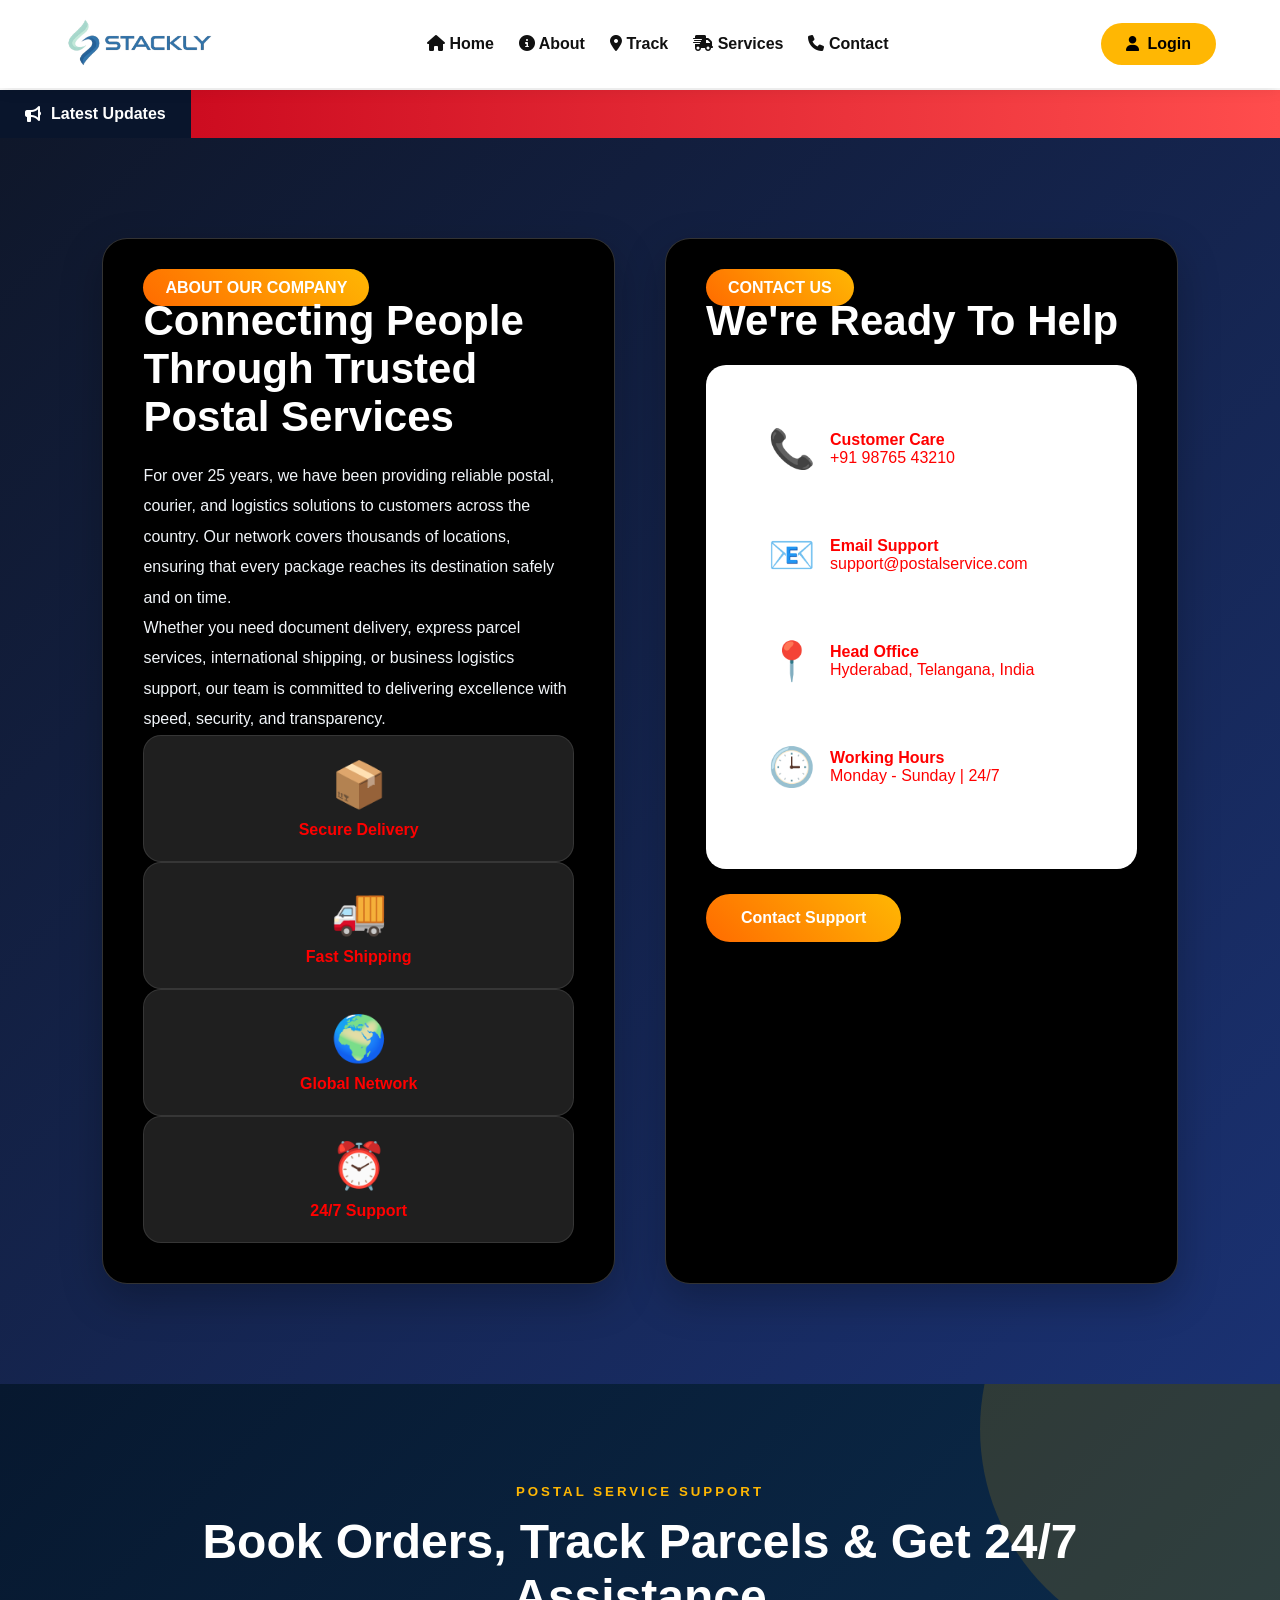
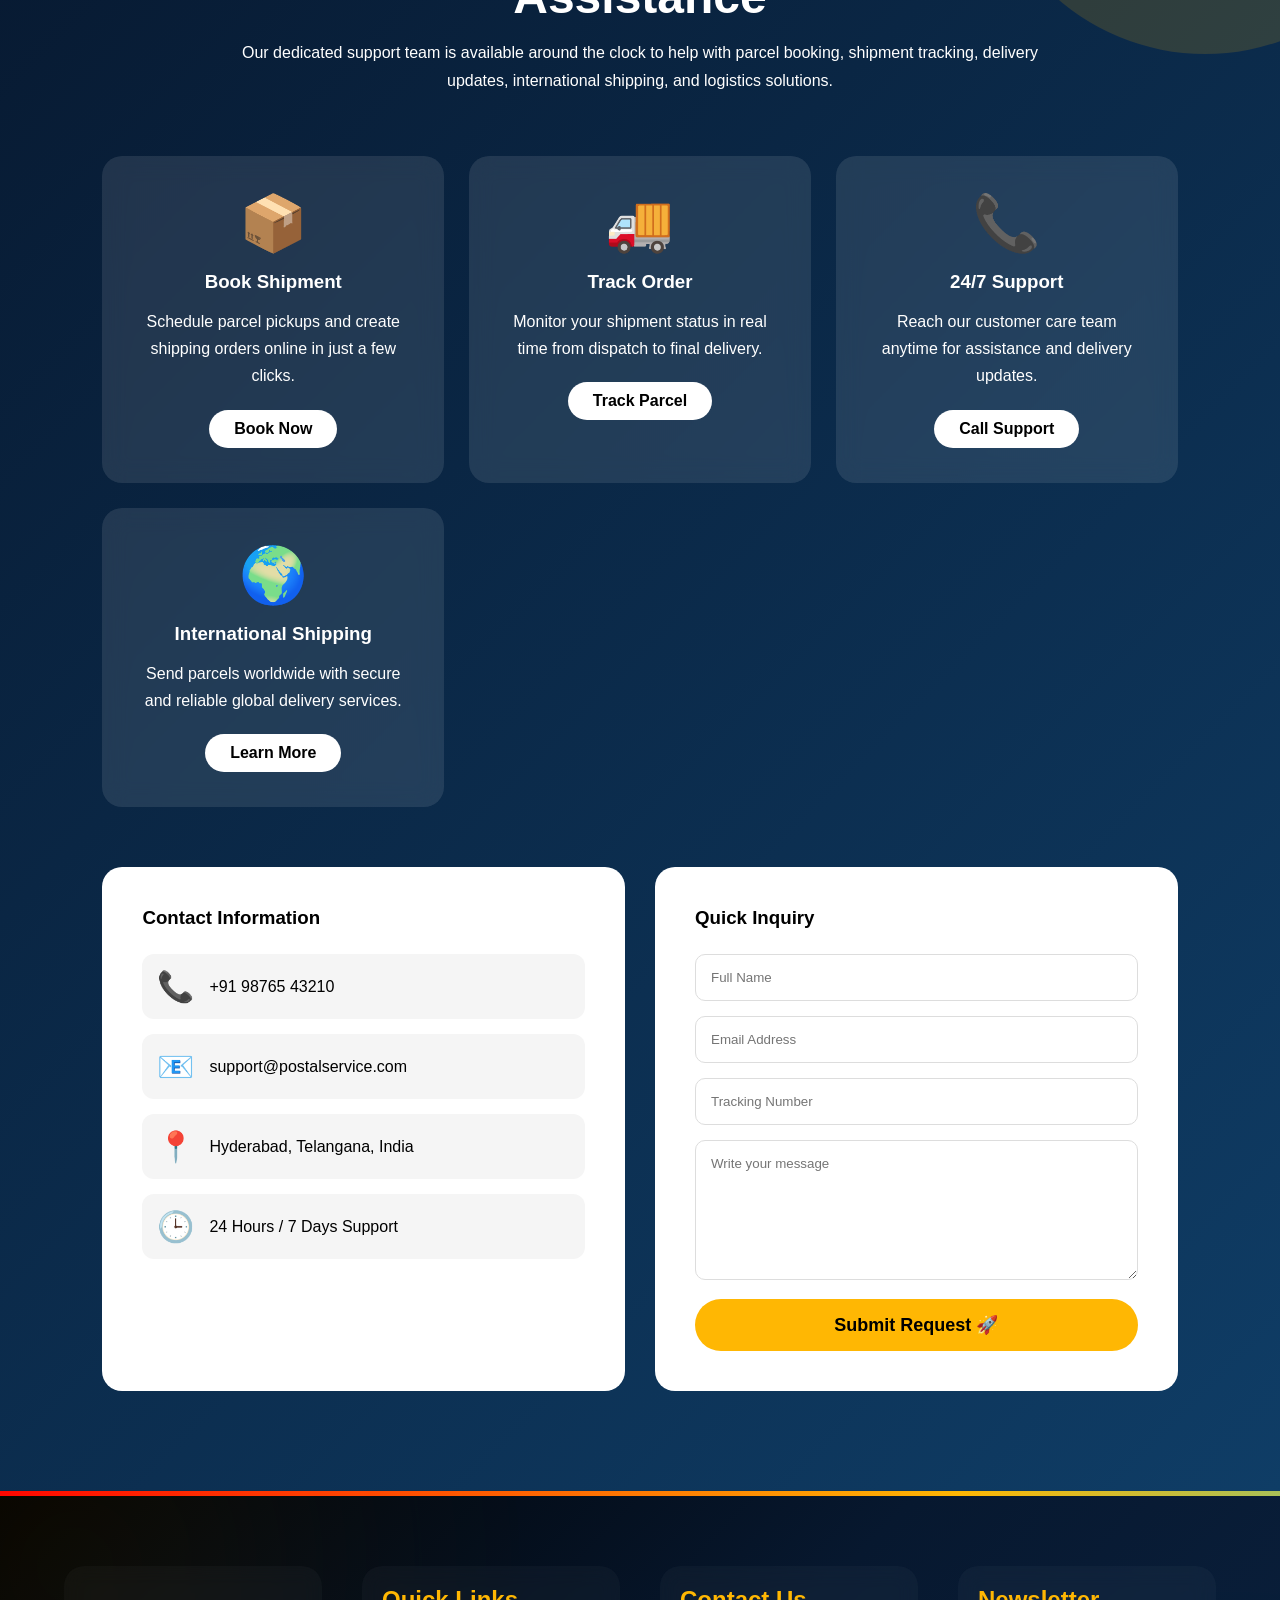
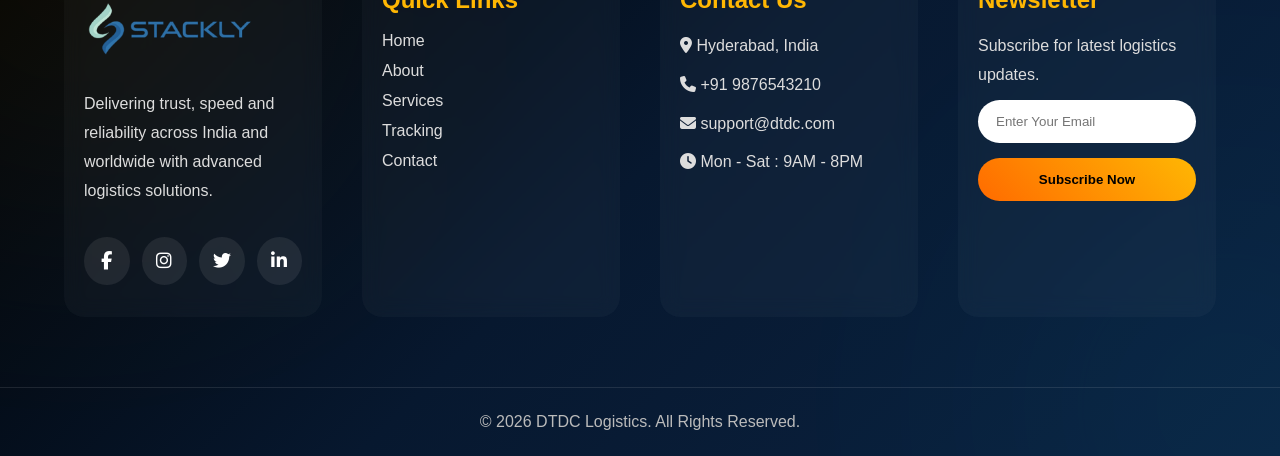
==== contact.html @ 47dd4519 "Add files via upload" ====
<!DOCTYPE html>
<html lang="en">
<head>
<meta charset="UTF-8">
<meta name="viewport" content="width=device-width, initial-scale=1.0">
<title>DTDC Logistics</title>

<link rel="stylesheet" href="contact.css">

<link rel="stylesheet"
href="https://cdnjs.cloudflare.com/ajax/libs/font-awesome/6.5.1/css/all.min.css">
</head>
<body>
  
    <section class="news-ticker">
    <div class="ticker-title">
        <i class="fas fa-bullhorn"></i> Latest Updates
    </div>

    <div class="ticker-wrapper">
        <div class="ticker-content">
            🚚 Express Delivery Across India |
            📦 Real-Time Shipment Tracking Available |
            🌍 International Courier Services to 220+ Countries |
            ⚡ Same-Day Delivery in Selected Cities |
            📞 Customer Support Available 24/7 |
            🎉 Special Discounts for Business Accounts |
        </div>
    </div>
</section>


<!-- Header -->

<header>
    
    <!-- Logo -->
 <div class="logo">
    <a href="index.html">
        <img src="imagelogo.webp" alt="DTDC Logo">
    </a>
</div>

    <!-- Mobile Menu Toggle -->
    <div class="menu-toggle" id="menuToggle">
        <i class="fas fa-bars"></i>
    </div>

    <!-- Navigation -->
    <nav id="navMenu">

        <a href="index.html">
            <i class="fas fa-house"></i> Home
        </a>

        <a href="about.html">
            <i class="fas fa-circle-info"></i> About
        </a>

        <a href="track.html">
            <i class="fas fa-location-dot"></i> Track
        </a>

        <a href="services.html">
            <i class="fas fa-truck-fast"></i> Services
        </a>

        <a href="contact.html">
            <i class="fas fa-phone"></i> Contact
        </a>

        <!-- Mobile Buttons -->
        <div class="mobile-buttons">
<a href="login.html">
    <button class="login-btn">
        <i class="fas fa-user"></i> Login
    </button>
</a>
        </div>

    </nav>

    <!-- Desktop Buttons -->
    <div class="header-btns">

      <a href="login.html">
    <button class="login-btn">
        <i class="fas fa-user"></i> Login
    </button>
</a>
       
    </div>

</header>
<section class="about-contact">

    <div class="about-box">

        <span class="tag">ABOUT OUR COMPANY</span>

        <h2>Connecting People Through Trusted Postal Services</h2>

        <p>
            For over 25 years, we have been providing reliable postal,
            courier, and logistics solutions to customers across the country.
            Our network covers thousands of locations, ensuring that every
            package reaches its destination safely and on time.
        </p>

        <p>
            Whether you need document delivery, express parcel services,
            international shipping, or business logistics support, our team
            is committed to delivering excellence with speed, security,
            and transparency.
        </p>

        <div class="about-features">

            <div class="feature">
                <span>📦</span>
                <h4>Secure Delivery</h4>
            </div>

            <div class="feature">
                <span>🚚</span>
                <h4>Fast Shipping</h4>
            </div>

            <div class="feature">
                <span>🌍</span>
                <h4>Global Network</h4>
            </div>

            <div class="feature">
                <span>⏰</span>
                <h4>24/7 Support</h4>
            </div>

        </div>

    </div>

    <div class="contact-box">

        <span class="tag">CONTACT US</span>

        <h2>We're Ready To Help</h2>

        <div class="contact-info">

            <div class="info-card">
                <span>📞</span>
                <div>
                    <h4>Customer Care</h4>
                    <p>+91 98765 43210</p>
                </div>
            </div>

            <div class="info-card">
                <span>📧</span>
                <div>
                    <h4>Email Support</h4>
                    <p>support@postalservice.com</p>
                </div>
            </div>

            <div class="info-card">
                <span>📍</span>
                <div>
                    <h4>Head Office</h4>
                    <p>Hyderabad, Telangana, India</p>
                </div>
            </div>

            <div class="info-card">
                <span>🕒</span>
                <div>
                    <h4>Working Hours</h4>
                    <p>Monday - Sunday | 24/7</p>
                </div>
            </div>

        </div>

        <a href="contact.html" class="contact-btn">Contact Support</a>

    </div>

</section>


<section class="support-section">

    <div class="support-header">
        <h5>POSTAL SERVICE SUPPORT</h5>
        <h2>Book Orders, Track Parcels & Get 24/7 Assistance</h2>
        <p>
            Our dedicated support team is available around the clock to help
            with parcel booking, shipment tracking, delivery updates,
            international shipping, and logistics solutions.
        </p>
    </div>

    <div class="support-grid">

        <div class="support-card">
            <div class="icon">📦</div>
            <h3>Book Shipment</h3>
            <p>
                Schedule parcel pickups and create shipping orders online
                in just a few clicks.
            </p>
            <a href="404.html">Book Now</a>
        </div>

        <div class="support-card">
            <div class="icon">🚚</div>
            <h3>Track Order</h3>
            <p>
                Monitor your shipment status in real time from dispatch
                to final delivery.
            </p>
            <a href="track.html">Track Parcel</a>
        </div>

        <div class="support-card">
            <div class="icon">📞</div>
            <h3>24/7 Support</h3>
            <p>
                Reach our customer care team anytime for assistance and
                delivery updates.
            </p>
            <a href="contact.html">Call Support</a>
        </div>

        <div class="support-card">
            <div class="icon">🌍</div>
            <h3>International Shipping</h3>
            <p>
                Send parcels worldwide with secure and reliable global
                delivery services.
            </p>
            <a href="404.html">Learn More</a>
        </div>

    </div>

    <div class="contact-wrapper">

        <div class="contact-info">

            <h3>Contact Information</h3>

            <div class="info">
                <span>📞</span>
                <p>+91 98765 43210</p>
            </div>

            <div class="info">
                <span>📧</span>
                <p>support@postalservice.com</p>
            </div>

            <div class="info">
                <span>📍</span>
                <p>Hyderabad, Telangana, India</p>
            </div>

            <div class="info">
                <span>🕒</span>
                <p>24 Hours / 7 Days Support</p>
            </div>

        </div>

        <form class="contact-form">

            <h3>Quick Inquiry</h3>

            <input type="text" placeholder="Full Name">
            <input type="email" placeholder="Email Address">
            <input type="text" placeholder="Tracking Number">
            <textarea placeholder="Write your message"></textarea>

            <button type="submit">
                Submit Request 🚀
            </button>

        </form>

    </div>

</section>
<!-- Footer -->
<footer class="footer">

    <div class="footer-top-line"></div>

    <div class="footer-container">

        <!-- Company -->
        <div class="footer-box fade-up">

            <a href="index.html" class="footer-logo">
                <img src="imagelogo.webp" alt="DTDC Logistics Logo">
            </a>

            <p>
                Delivering trust, speed and reliability across India
                and worldwide with advanced logistics solutions.
            </p>

            <div class="social-icons">
                <a href="404.html"><i class="fa-brands fa-facebook-f"></i></a>
                <a href="404.html"><i class="fa-brands fa-instagram"></i></a>
                <a href="404.html"><i class="fa-brands fa-twitter"></i></a>
                <a href="404.html"><i class="fa-brands fa-linkedin-in"></i></a>
            </div>

        </div>

        <!-- Quick Links -->
        <div class="footer-box fade-up delay1">
            <h3>Quick Links</h3>
            <a href="index.html">Home</a>
            <a href="about.html">About</a>
            <a href="services.html">Services</a>
            <a href="track.html">Tracking</a>
            <a href="contact.html">Contact</a>
        </div>

        <!-- Contact -->
        <div class="footer-box fade-up delay2">
            <h3>Contact Us</h3>
            <p><i class="fas fa-map-marker-alt"></i> Hyderabad, India</p>
            <p><i class="fas fa-phone"></i> +91 9876543210</p>
            <p><i class="fas fa-envelope"></i> support@dtdc.com</p>
            <p><i class="fas fa-clock"></i> Mon - Sat : 9AM - 8PM</p>
        </div>

        <!-- Newsletter -->
        <div class="footer-box fade-up delay3">
            <h3>Newsletter</h3>
            <p>Subscribe for latest logistics updates.</p>

            <form class="subscribe-form">
                <input type="email" placeholder="Enter Your Email">
                <button type="submit">Subscribe Now</button>
            </form>
        </div>

    </div>

    <div class="footer-bottom">
        © 2026 DTDC Logistics. All Rights Reserved.
    </div>

</footer>
<script src="contact.js"></script>

</body>
</html>
---- contact.css ----
*{
    margin:0;
    padding:0;
    box-sizing:border-box;
    font-family:Arial,sans-serif;
}

.news-ticker{
    display:flex;
    align-items:center;
    background:linear-gradient(90deg,#c40018,#ff4d4d);
    color:#fff;
    overflow:hidden;
    box-shadow:0 5px 15px rgba(0,0,0,0.15);
}

.ticker-title{
    background:#09152c;
    padding:15px 25px;
    font-weight:700;
    white-space:nowrap;
    display:flex;
    align-items:center;
    gap:10px;
    z-index:2;
}

.ticker-wrapper{
    flex:1;
    overflow:hidden;
}

.ticker-content{
    display:inline-block;
    white-space:nowrap;
    padding-left:100%;
    font-size:16px;
    font-weight:600;
    animation:scrollNews 25s linear infinite;
}

.ticker-content:hover{
    animation-play-state:paused;
}

@keyframes scrollNews{
    0%{
        transform:translateX(0);
    }
    100%{
        transform:translateX(-100%);
    }
}
body{
    margin:0;
    padding-top:90px;
}

header{
    display:flex;
    justify-content:space-between;
    align-items:center;
    padding:15px 5%;
    background:#fff;

    position:fixed;
    top:0;
    left:0;
    width:100%;
    z-index:1000;

    box-shadow:0 2px 15px rgba(0,0,0,0.08);
}

.logo img{
    width:150px;
}

nav{
    display:flex;
    gap:25px;
    align-items:center;
}

nav a{
    text-decoration:none;
    color:#111;
    font-weight:600;
}

.header-btns{
    display:flex;
    gap:10px;
}

.login-btn{
    background: #ffb703;
    color: #000;
    border: none;
    padding: 12px 25px;
    border-radius: 30px;
    font-size: 16px;
    font-weight: 600;
    cursor: pointer;
    transition: all 0.3s ease;
    display: inline-flex;
    align-items: center;
    gap: 8px;
}

.login-btn:hover{
    background: #fb8500;
    transform: translateY(-3px);
    box-shadow: 0 8px 20px rgba(251,133,0,0.4);
}

.login-btn i{
    font-size: 15px;
}

/* Remove link underline */
a{
    text-decoration: none;
}

.menu-toggle{
    display:none;
    font-size:28px;
    cursor:pointer;
}

.mobile-buttons{
    display:none;
}

/* Mobile Responsive Menu */
@media (max-width:768px){

    .menu-toggle{
        display:block;
        font-size:28px;
        cursor:pointer;
        z-index:1001;
    }

    nav{
        position:absolute;
        top:100%;
        left:0;
        width:100%;
        height: 1050px;
        background:#fff;
        display:none;
        flex-direction:column;
        align-items:flex-start;
        padding:20px;
        box-shadow:0 5px 15px rgba(0,0,0,.1);
        z-index:1000;
    }

    nav.active{
        display:flex;
    }

    nav a{
        display:block;
        width:100%;
        top: 100%;
        padding:12px 0;
        color:#111;
        font-size:16px;
        font-weight:600;
        border-bottom:1px solid #eee;
        text-decoration:none;
    }

    nav a i{
        margin-right:10px;
        color:#e30613;
    }

    .header-btns{
        display:none;
    }

    .mobile-buttons{
        display:flex;
        flex-direction:column;
        width:100%;
        gap:10px;
        margin-top:15px;
    }
 
    .login-btn{
        display: flex;
        justify-content: center;
        align-items: center;
        margin: 15px auto;
        width: fit-content;
    }
}



.about-contact{
    padding:100px 8%;
    display:grid;
    grid-template-columns:1fr 1fr;
    gap:50px;

    background:linear-gradient(
        135deg,
        #0f172a,
        #1e3a8a,
        #2563eb,
        #06b6d4
    );

    background-size:400% 400%;
    animation:bgMove 10s ease infinite;
}

.about-box,
.contact-box{
    background:black;
    backdrop-filter:blur(20px);
    padding:40px;
    border-radius:25px;
    color:red;
    border:1px solid rgba(255,255,255,.2);
    box-shadow:0 15px 40px rgba(0,0,0,.25);
}

.tag{
    background:linear-gradient(
        45deg,
        #ff6b00,
        #ffb703
    );
    color:#fff;
    padding:10px 22px;
    border-radius:50px;
    font-weight:700;
}

.about-box h2,
.contact-box h2{
    font-size:42px;
    margin-bottom:20px;
    color:#ffffff;
}

.about-box p{
    color:#f1f5f9;
    line-height:1.9;
}

.feature{
    background:rgba(255,255,255,.12);
    padding:22px;
    border-radius:18px;
    text-align:center;
    transition:.5s;
    border:1px solid rgba(255,255,255,.1);
}

.feature:hover{
    transform:translateY(-12px);
    background:linear-gradient(
        135deg,
        #ff6b00,
        #ffb703
    );
    color:#fff;
}

.feature span{
    font-size:45px;
    display:block;
    margin-bottom:10px;
}

.info-card{
    display:flex;
    gap:15px;
    align-items:center;
    padding:22px;
    margin-bottom:18px;
    border-radius:18px;

    background:rgba(255,255,255,.12);

    transition:.5s;
}

.info-card:hover{
    transform:translateX(12px);
    background:linear-gradient(
        135deg,
        #06b6d4,
        #3b82f6
    );
    color:#fff;
}

.info-card span{
    font-size:38px;
}

.contact-btn{
    display:inline-block;
    margin-top:25px;
    padding:15px 35px;

    background:linear-gradient(
        45deg,
        #ff6b00,
        #ffb703
    );

    color:#fff;
    text-decoration:none;
    border-radius:50px;
    font-weight:700;
    transition:.5s;
}

.contact-btn:hover{
    transform:translateY(-5px);
    box-shadow:0 10px 30px rgba(255,183,3,.5);
}

@keyframes bgMove{
    0%{
        background-position:0% 50%;
    }
    50%{
        background-position:100% 50%;
    }
    100%{
        background-position:0% 50%;
    }
}
@media (max-width:768px){

    .about-contact{
        grid-template-columns:1fr;
        gap:30px;
    }

    .about-box,
    .contact-box{
        text-align:center;
        padding:25px 20px;
    }

    .about-box h2,
    .contact-box h2{
        font-size:28px;
        line-height:1.3;
    }

    .about-box p,
    .contact-box p{
        font-size:15px;
        line-height:1.8;
    }

    .about-features{
        grid-template-columns:1fr;
        gap:15px;
    }

    .feature{
        justify-content:center;
        text-align:center;
        flex-direction:column;
    }

    .contact-info{
        flex-direction:column;
        gap:15px;
    }

    .contact-btn,
    .about-btn{
        width:100%;
        text-align:center;
    }

    .about-image img{
        width:100%;
        max-width:100%;
        height:auto;
    }
}
.support-section{
    padding:100px 8%;
    background:linear-gradient(135deg,#07182f,#0f3d66);
    position:relative;
    overflow:hidden;
}

.support-section::before{
    content:"";
    position:absolute;
    width:450px;
    height:450px;
    background:#ffb703;
    border-radius:50%;
    top:-180px;
    right:-150px;
    opacity:.15;
    animation:rotate 18s linear infinite;
}

.support-header{
    text-align:center;
    color:#fff;
    margin-bottom:60px;
    position:relative;
}

.support-header h5{
    color:#ffb703;
    letter-spacing:3px;
}

.support-header h2{
    font-size:48px;
    margin:15px 0;
}

.support-header p{
    max-width:800px;
    margin:auto;
    line-height:1.8;
}

.support-grid{
    display:grid;
    grid-template-columns:repeat(auto-fit,minmax(260px,1fr));
    gap:25px;
    margin-bottom:60px;
}

.support-card{
    background:rgba(255,255,255,.1);
    backdrop-filter:blur(12px);
    padding:35px;
    border-radius:20px;
    text-align:center;
    color:#fff;
    transition:.5s;
    animation:fadeUp 1s ease;
}

.support-card:hover{
    transform:translateY(-15px);
    background:#ffb703;
    color:#000;
}

.support-card .icon{
    font-size:55px;
    margin-bottom:15px;
    animation:bounce 2s infinite;
}

.support-card h3{
    margin-bottom:15px;
}

.support-card p{
    line-height:1.7;
    margin-bottom:20px;
}

.support-card a{
    display:inline-block;
    padding:10px 25px;
    background:#fff;
    color:#000;
    text-decoration:none;
    border-radius:30px;
    font-weight:600;
}

.contact-wrapper{
    display:grid;
    grid-template-columns:1fr 1fr;
    gap:30px;
}

.contact-info,
.contact-form{
    background:#fff;
    padding:40px;
    border-radius:20px;
}

.contact-info h3,
.contact-form h3{
    margin-bottom:25px;
}

.info{
    display:flex;
    align-items:center;
    gap:15px;
    padding:15px;
    margin-bottom:15px;
    background:#f5f5f5;
    border-radius:12px;
    transition:.4s;
}

.info:hover{
    transform:translateX(10px);
}

.info span{
    font-size:30px;
}

.contact-form input,
.contact-form textarea{
    width:100%;
    padding:15px;
    margin-bottom:15px;
    border:1px solid #ddd;
    border-radius:10px;
}

.contact-form textarea{
    height:140px;
}

.contact-form button{
    width:100%;
    padding:15px;
    border:none;
    border-radius:50px;
    background:#ffb703;
    font-size:18px;
    font-weight:700;
    cursor:pointer;
    transition:.4s;
}

.contact-form button:hover{
    background:#07182f;
    color:#fff;
}

@keyframes bounce{
    50%{
        transform:translateY(-10px);
    }
}

@keyframes fadeUp{
    from{
        opacity:0;
        transform:translateY(40px);
    }
    to{
        opacity:1;
        transform:translateY(0);
    }
}

@keyframes rotate{
    from{
        transform:rotate(0deg);
    }
    to{
        transform:rotate(360deg);
    }
}

@media(max-width:768px){

    .contact-wrapper{
        grid-template-columns:1fr;
    }

    .support-header h2{
        font-size:34px;
    }
}

.footer{
    background:linear-gradient(135deg,#000,#07182f,#0b2342);
    color:#fff;
    position:relative;
    overflow:hidden;
}

/* Animated Top Line */
.footer-top-line{
    height:5px;
    background:linear-gradient(
        90deg,
        #ff0000,
        #ffb703,
        #00d4ff,
        #00ff84,
        #ff0000
    );
    background-size:300% 100%;
    animation:lineMove 6s linear infinite;
}

/* Background Glow */
.footer::before{
    content:"";
    position:absolute;
    width:350px;
    height:350px;
    background:#ffb703;
    border-radius:50%;
    filter:blur(150px);
    opacity:.12;
    top:-100px;
    left:-100px;
    animation:glowMove 8s infinite alternate;
}

.footer::after{
    content:"";
    position:absolute;
    width:300px;
    height:300px;
    background:#00d4ff;
    border-radius:50%;
    filter:blur(150px);
    opacity:.12;
    bottom:-100px;
    right:-100px;
    animation:glowMove 10s infinite alternate;
}

.footer-container{
    max-width:1300px;
    margin:auto;
    padding:70px 5%;
    display:grid;
    grid-template-columns:repeat(auto-fit,minmax(250px,1fr));
    gap:40px;
    position:relative;
    z-index:2;
}

/* Footer Cards */
.footer-box{
    padding:20px;
    border-radius:20px;
    background:rgba(255,255,255,0.03);
    backdrop-filter:blur(10px);
    transition:.4s;
    animation:fadeUp 1s ease forwards;
}

.footer-box:hover{
    transform:translateY(-10px);
    background:rgba(255,255,255,0.06);
    box-shadow:0 15px 40px rgba(0,0,0,.4);
}

/* Logo */
.footer-logo img{
    width:170px;
    margin-bottom:15px;
    animation:logoFloat 4s ease-in-out infinite;
    transition:.4s;
}

.footer-logo img:hover{
    transform:scale(1.08);
}

.footer-box h2,
.footer-box h3{
    color:#ffb703;
    margin-bottom:18px;
    font-size:24px;
}

.footer-box p{
    color:#ddd;
    line-height:1.8;
    margin-bottom:10px;
}

/* Links */
.footer-box a{
    color:#ddd;
    text-decoration:none;
    margin:12px 0;
    display:block;
    transition:.3s;
}

.footer-box a:hover{
    color:#ffb703;
    transform:translateX(8px);
}

/* Social Icons */
.social-icons{
    display:flex;
    gap:12px;
    margin-top:20px;
}

.social-icons a{
    width:48px;
    height:48px;
    border-radius:50%;
    display:flex;
    justify-content:center;
    align-items:center;
    color:#fff;
    background:rgba(255,255,255,.08);
    font-size:18px;
    transition:.5s;
}

.social-icons a:hover{
    background:#ffb703;
    color:#000;
    transform:translateY(-8px) rotate(360deg) scale(1.1);
    box-shadow:0 10px 25px rgba(255,183,3,.5);
}

/* Newsletter */
.subscribe-form{
    display:flex;
    flex-direction:column;
    gap:15px;
}

.subscribe-form input{
    padding:14px 18px;
    border:none;
    border-radius:30px;
    outline:none;
    background:#fff;
}

.subscribe-form button{
    padding:14px;
    border:none;
    border-radius:30px;
    background:linear-gradient(
        45deg,
        #ff6b00,
        #ffb703
    );
    font-weight:700;
    cursor:pointer;
    transition:.4s;
}

.subscribe-form button:hover{
    transform:translateY(-5px);
    box-shadow:0 10px 25px rgba(255,183,3,.5);
}

/* Footer Bottom */
.footer-bottom{
    text-align:center;
    padding:25px;
    border-top:1px solid rgba(255,255,255,.1);
    color:#bbb;
    position:relative;
    z-index:2;
}

/* Animations */

@keyframes fadeUp{
    from{
        opacity:0;
        transform:translateY(40px);
    }
    to{
        opacity:1;
        transform:translateY(0);
    }
}

@keyframes logoFloat{
    0%,100%{
        transform:translateY(0);
    }
    50%{
        transform:translateY(-10px);
    }
}

@keyframes lineMove{
    0%{
        background-position:0%;
    }
    100%{
        background-position:300%;
    }
}

@keyframes glowMove{
    from{
        transform:translateY(0) translateX(0);
    }
    to{
        transform:translateY(40px) translateX(40px);
    }
}

/* Responsive */

@media(max-width:768px){

    .footer-container{
        text-align:center;
        gap:25px;
    }

    .footer-logo img{
        width:140px;
    }

    .social-icons{
        justify-content:center;
    }

    .footer-box{
        padding:25px 15px;
    }

    .footer-box h2,
    .footer-box h3{
        font-size:22px;
    }
}
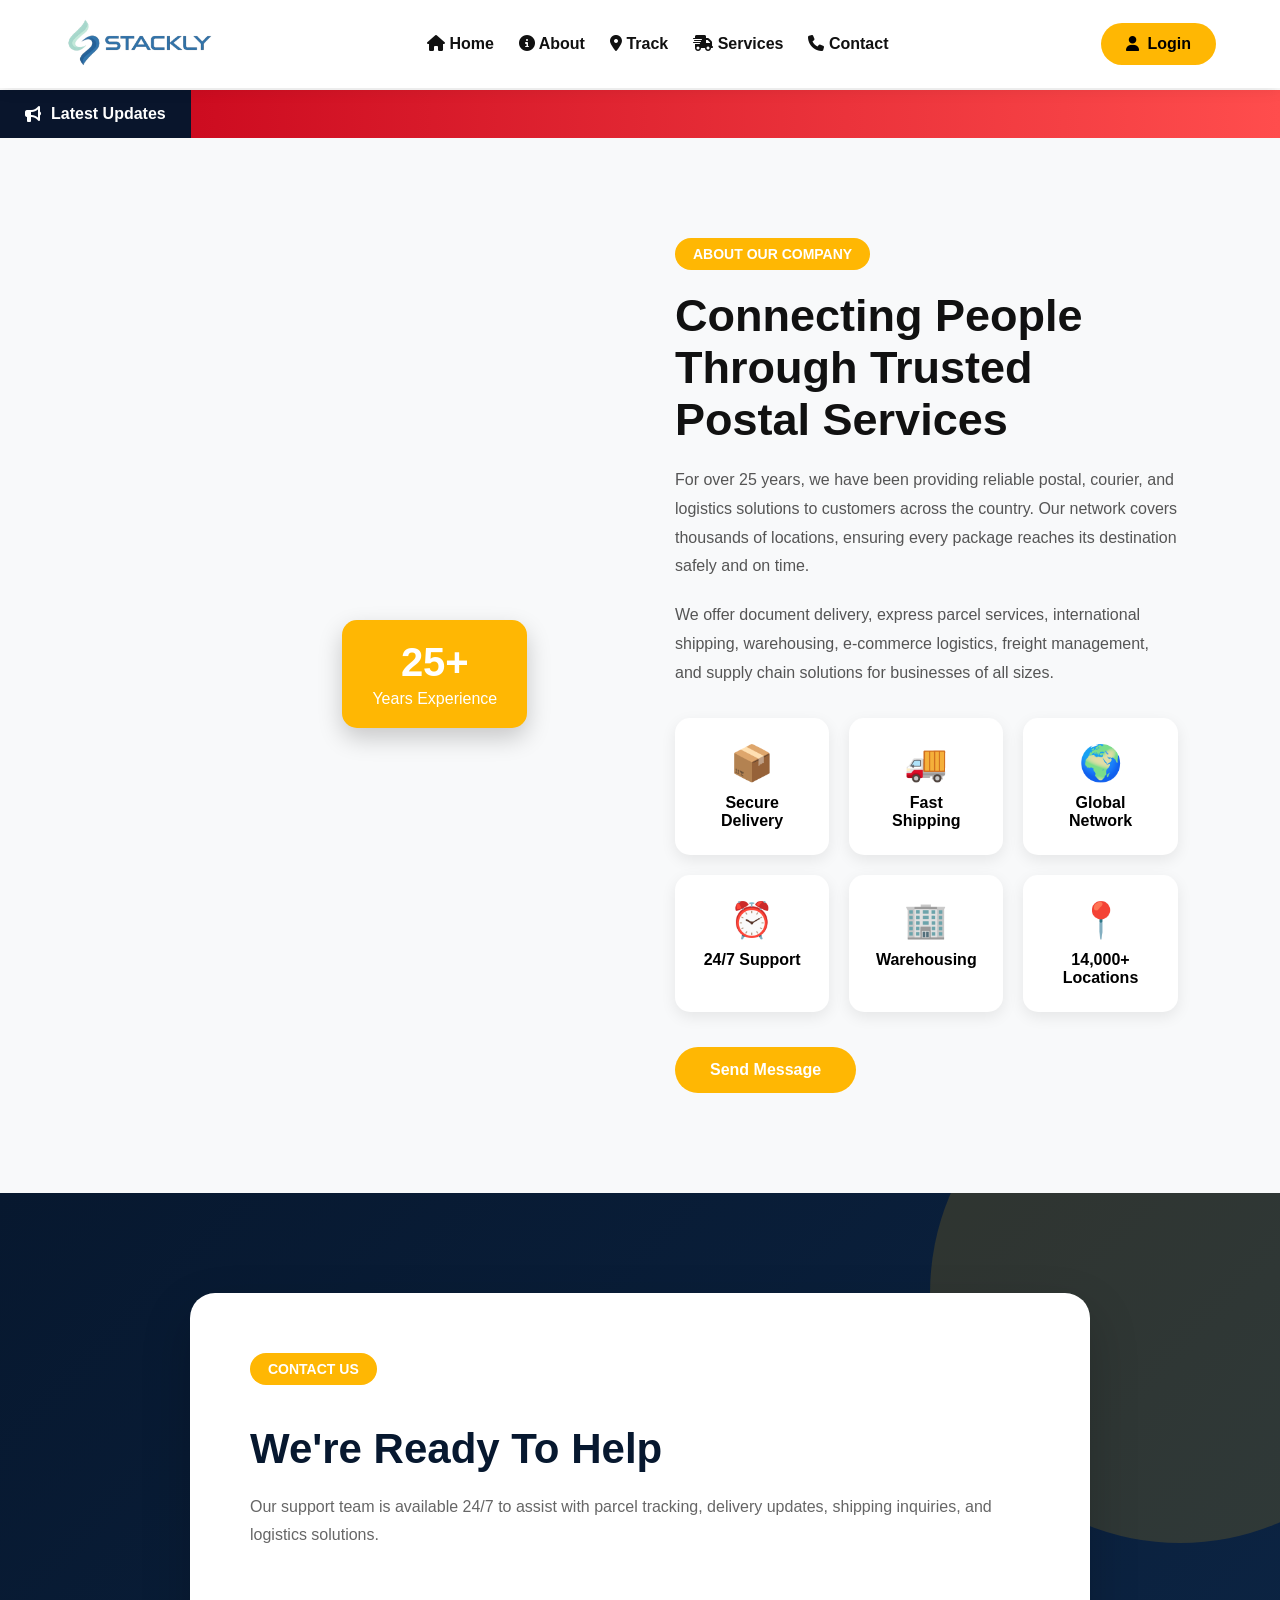
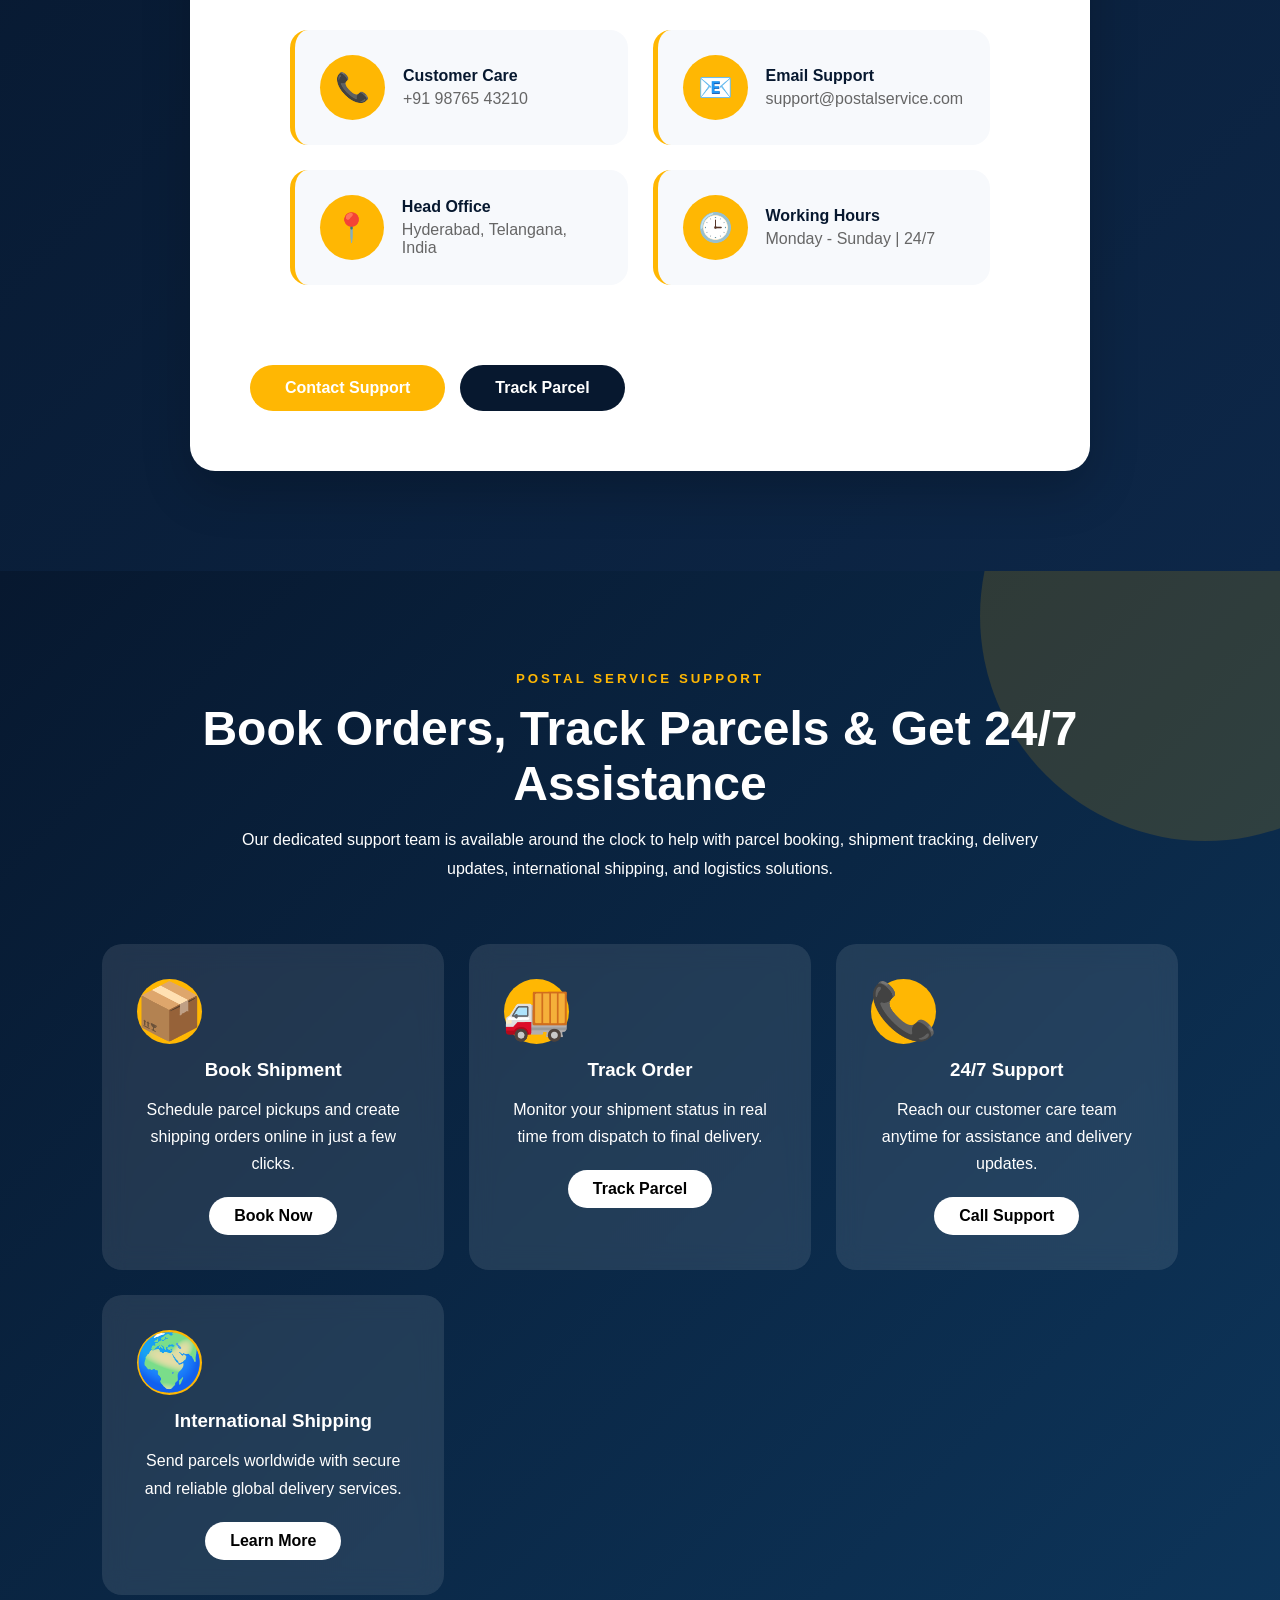
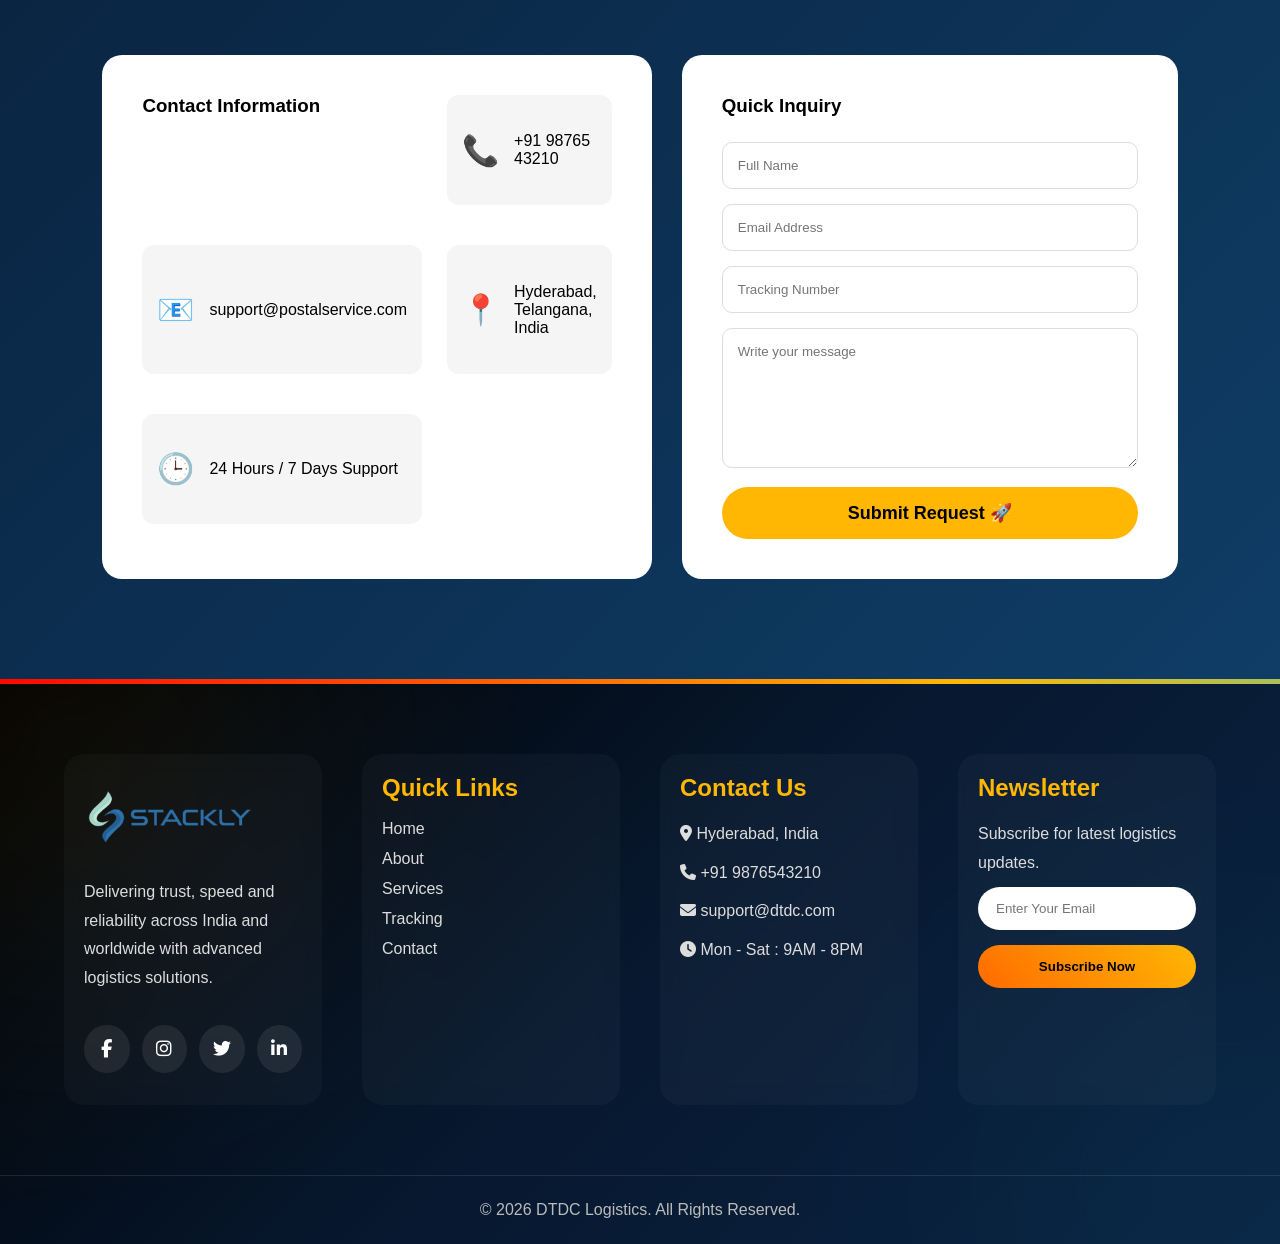
==== commit 5f444051: "Add files via upload" ====
--- a/contact.html
+++ b/contact.html
@@ -94,6 +94,25 @@
 </header>
 <section class="about-contact">
 
+    <!-- Left Images -->
+    <div class="about-images">
+
+        <div class="img-box img1">
+            <img src="https://images.unsplash.com/photo-1586528116311-ad8dd3c8310d?w=800" alt="">
+        </div>
+
+        <div class="img-box img2">
+            <img src="https://images.unsplash.com/photo-1553413077-190dd305871c?w=800" alt="">
+        </div>
+
+        <div class="experience-box">
+            <h2>25+</h2>
+            <p>Years Experience</p>
+        </div>
+
+    </div>
+
+    <!-- Right Content -->
     <div class="about-box">
 
         <span class="tag">ABOUT OUR COMPANY</span>
@@ -103,15 +122,15 @@
         <p>
             For over 25 years, we have been providing reliable postal,
             courier, and logistics solutions to customers across the country.
-            Our network covers thousands of locations, ensuring that every
+            Our network covers thousands of locations, ensuring every
             package reaches its destination safely and on time.
         </p>
 
         <p>
-            Whether you need document delivery, express parcel services,
-            international shipping, or business logistics support, our team
-            is committed to delivering excellence with speed, security,
-            and transparency.
+            We offer document delivery, express parcel services,
+            international shipping, warehousing, e-commerce logistics,
+            freight management, and supply chain solutions for businesses
+            of all sizes.
         </p>
 
         <div class="about-features">
@@ -136,9 +155,28 @@
                 <h4>24/7 Support</h4>
             </div>
 
-        </div>
-
-    </div>
+            <div class="feature">
+                <span>🏢</span>
+                <h4>Warehousing</h4>
+            </div>
+
+            <div class="feature">
+                <span>📍</span>
+                <h4>14,000+ Locations</h4>
+            </div>
+
+        </div>
+
+        <a href="contact.html" class="about-btn">
+            Send Message
+        </a>
+
+    </div>
+
+</section>
+<section class="contact-section">
+
+    <div class="contact-bg-shape"></div>
 
     <div class="contact-box">
 
@@ -146,10 +184,15 @@
 
         <h2>We're Ready To Help</h2>
 
+        <p class="contact-text">
+            Our support team is available 24/7 to assist with parcel tracking,
+            delivery updates, shipping inquiries, and logistics solutions.
+        </p>
+
         <div class="contact-info">
 
             <div class="info-card">
-                <span>📞</span>
+                <div class="icon">📞</div>
                 <div>
                     <h4>Customer Care</h4>
                     <p>+91 98765 43210</p>
@@ -157,7 +200,7 @@
             </div>
 
             <div class="info-card">
-                <span>📧</span>
+                <div class="icon">📧</div>
                 <div>
                     <h4>Email Support</h4>
                     <p>support@postalservice.com</p>
@@ -165,7 +208,7 @@
             </div>
 
             <div class="info-card">
-                <span>📍</span>
+                <div class="icon">📍</div>
                 <div>
                     <h4>Head Office</h4>
                     <p>Hyderabad, Telangana, India</p>
@@ -173,7 +216,7 @@
             </div>
 
             <div class="info-card">
-                <span>🕒</span>
+                <div class="icon">🕒</div>
                 <div>
                     <h4>Working Hours</h4>
                     <p>Monday - Sunday | 24/7</p>
@@ -182,12 +225,19 @@
 
         </div>
 
-        <a href="contact.html" class="contact-btn">Contact Support</a>
+        <div class="contact-buttons">
+            <a href="contact.html" class="contact-btn">
+                Contact Support
+            </a>
+
+            <a href="#" class="track-btn">
+                Track Parcel
+            </a>
+        </div>
 
     </div>
 
 </section>
-
 
 <section class="support-section">
 
--- a/contact.css
+++ b/contact.css
@@ -199,199 +199,376 @@
         width: fit-content;
     }
 }
-
-
-
 .about-contact{
-    padding:100px 8%;
     display:grid;
     grid-template-columns:1fr 1fr;
-    gap:50px;
-
-    background:linear-gradient(
-        135deg,
-        #0f172a,
-        #1e3a8a,
-        #2563eb,
-        #06b6d4
-    );
-
-    background-size:400% 400%;
-    animation:bgMove 10s ease infinite;
-}
-
-.about-box,
+    align-items:center;
+    gap:70px;
+    padding:100px 8%;
+    background:#f8f9fa;
+    overflow:hidden;
+}
+
+/* Images */
+
+.about-images{
+    position:relative;
+    min-height:550px;
+}
+
+.img-box{
+    position:absolute;
+    overflow:hidden;
+    border-radius:20px;
+    box-shadow:0 15px 35px rgba(0,0,0,.15);
+}
+
+.img-box img{
+    width:100%;
+    display:block;
+    transition:.6s;
+}
+
+.img-box:hover img{
+    transform:scale(1.1);
+}
+
+.img1{
+    width:380px;
+    top:0;
+    left:0;
+    animation:float 4s ease-in-out infinite;
+}
+
+.img2{
+    width:280px;
+    bottom:0;
+    right:0;
+    animation:float 5s ease-in-out infinite;
+}
+
+.experience-box{
+    position:absolute;
+    left:240px;
+    top:230px;
+    background:#ffb703;
+    color:#fff;
+    padding:20px 30px;
+    border-radius:15px;
+    text-align:center;
+    box-shadow:0 10px 25px rgba(0,0,0,.2);
+    animation:pulse 2s infinite;
+}
+
+.experience-box h2{
+    font-size:40px;
+    margin-bottom:5px;
+}
+
+/* Content */
+
+.tag{
+    display:inline-block;
+    background:#ffb703;
+    color:#fff;
+    padding:8px 18px;
+    border-radius:30px;
+    font-size:14px;
+    font-weight:600;
+    margin-bottom:20px;
+}
+
+.about-box h2{
+    font-size:45px;
+    margin-bottom:20px;
+    color:#111;
+}
+
+.about-box p{
+    color:#555;
+    line-height:1.8;
+    margin-bottom:20px;
+}
+
+.about-features{
+    display:grid;
+    grid-template-columns:repeat(3,1fr);
+    gap:20px;
+    margin-top:30px;
+}
+
+.feature{
+    background:#fff;
+    padding:25px;
+    border-radius:15px;
+    text-align:center;
+    transition:.4s;
+    box-shadow:0 5px 15px rgba(0,0,0,.08);
+}
+
+.feature:hover{
+    transform:translateY(-10px);
+}
+
+.feature span{
+    font-size:35px;
+}
+
+.feature h4{
+    margin-top:10px;
+}
+
+/* Button */
+
+.about-btn{
+    display:inline-block;
+    margin-top:35px;
+    padding:14px 35px;
+    background:#ffb703;
+    color:#fff;
+    text-decoration:none;
+    border-radius:50px;
+    font-weight:600;
+    transition:.4s;
+}
+
+.about-btn:hover{
+    transform:translateY(-5px);
+    box-shadow:0 10px 25px rgba(255,183,3,.4);
+}
+
+/* Animations */
+
+@keyframes float{
+    0%,100%{
+        transform:translateY(0);
+    }
+    50%{
+        transform:translateY(-15px);
+    }
+}
+
+@keyframes pulse{
+    0%{
+        transform:scale(1);
+    }
+    50%{
+        transform:scale(1.05);
+    }
+    100%{
+        transform:scale(1);
+    }
+}
+
+/* Mobile */
+
+@media(max-width:768px){
+
+    .about-contact{
+        grid-template-columns:1fr;
+    }
+
+    .about-images{
+        min-height:450px;
+    }
+
+    .img1{
+        width:260px;
+    }
+
+    .img2{
+        width:200px;
+    }
+
+    .experience-box{
+        left:120px;
+        top:180px;
+    }
+
+    .about-box h2{
+        font-size:32px;
+    }
+
+    .about-features{
+        grid-template-columns:1fr 1fr;
+    }
+}
+.contact-section{
+    padding:100px 8%;
+    background:linear-gradient(135deg,#07182f,#0d2748);
+    position:relative;
+    overflow:hidden;
+}
+
+.contact-bg-shape{
+    position:absolute;
+    width:500px;
+    height:500px;
+    background:rgba(255,183,3,.15);
+    border-radius:50%;
+    top:-150px;
+    right:-150px;
+    animation:rotateShape 15s linear infinite;
+}
+
 .contact-box{
-    background:black;
-    backdrop-filter:blur(20px);
-    padding:40px;
+    max-width:900px;
+    margin:auto;
+    background:#fff;
+    padding:60px;
     border-radius:25px;
-    color:red;
-    border:1px solid rgba(255,255,255,.2);
-    box-shadow:0 15px 40px rgba(0,0,0,.25);
+    position:relative;
+    z-index:2;
+    box-shadow:0 20px 50px rgba(0,0,0,.2);
+    animation:fadeUp 1s ease;
 }
 
 .tag{
-    background:linear-gradient(
-        45deg,
-        #ff6b00,
-        #ffb703
-    );
-    color:#fff;
-    padding:10px 22px;
-    border-radius:50px;
-    font-weight:700;
-}
-
-.about-box h2,
+    display:inline-block;
+    background:#ffb703;
+    color:#fff;
+    padding:8px 18px;
+    border-radius:30px;
+    font-size:14px;
+    font-weight:600;
+}
+
 .contact-box h2{
     font-size:42px;
-    margin-bottom:20px;
-    color:#ffffff;
-}
-
-.about-box p{
-    color:#f1f5f9;
-    line-height:1.9;
-}
-
-.feature{
-    background:rgba(255,255,255,.12);
-    padding:22px;
+    margin:20px 0;
+    color:#07182f;
+}
+
+.contact-text{
+    color:#666;
+    line-height:1.8;
+    margin-bottom:40px;
+}
+
+.contact-info{
+    display:grid;
+    grid-template-columns:repeat(2,1fr);
+    gap:25px;
+}
+
+.info-card{
+    display:flex;
+    align-items:center;
+    gap:18px;
+    background:#f7f9fc;
+    padding:25px;
     border-radius:18px;
-    text-align:center;
-    transition:.5s;
-    border:1px solid rgba(255,255,255,.1);
-}
-
-.feature:hover{
-    transform:translateY(-12px);
-    background:linear-gradient(
-        135deg,
-        #ff6b00,
-        #ffb703
-    );
-    color:#fff;
-}
-
-.feature span{
-    font-size:45px;
-    display:block;
-    margin-bottom:10px;
-}
-
-.info-card{
+    transition:.4s;
+    border-left:5px solid #ffb703;
+}
+
+.info-card:hover{
+    transform:translateY(-8px);
+    box-shadow:0 15px 30px rgba(0,0,0,.1);
+}
+
+.icon{
+    width:65px;
+    height:65px;
+    background:#ffb703;
+    border-radius:50%;
+    display:flex;
+    justify-content:center;
+    align-items:center;
+    font-size:28px;
+    animation:bounce 2s infinite;
+}
+
+.info-card h4{
+    color:#07182f;
+    margin-bottom:5px;
+}
+
+.info-card p{
+    color:#666;
+}
+
+.contact-buttons{
+    margin-top:40px;
     display:flex;
     gap:15px;
-    align-items:center;
-    padding:22px;
-    margin-bottom:18px;
-    border-radius:18px;
-
-    background:rgba(255,255,255,.12);
-
-    transition:.5s;
-}
-
-.info-card:hover{
-    transform:translateX(12px);
-    background:linear-gradient(
-        135deg,
-        #06b6d4,
-        #3b82f6
-    );
-    color:#fff;
-}
-
-.info-card span{
-    font-size:38px;
-}
-
-.contact-btn{
-    display:inline-block;
-    margin-top:25px;
-    padding:15px 35px;
-
-    background:linear-gradient(
-        45deg,
-        #ff6b00,
-        #ffb703
-    );
-
-    color:#fff;
+    flex-wrap:wrap;
+}
+
+.contact-btn,
+.track-btn{
+    padding:14px 35px;
     text-decoration:none;
     border-radius:50px;
-    font-weight:700;
-    transition:.5s;
-}
-
-.contact-btn:hover{
+    font-weight:600;
+    transition:.4s;
+}
+
+.contact-btn{
+    background:#ffb703;
+    color:#fff;
+}
+
+.track-btn{
+    background:#07182f;
+    color:#fff;
+}
+
+.contact-btn:hover,
+.track-btn:hover{
     transform:translateY(-5px);
-    box-shadow:0 10px 30px rgba(255,183,3,.5);
-}
-
-@keyframes bgMove{
-    0%{
-        background-position:0% 50%;
+}
+
+@keyframes fadeUp{
+    from{
+        opacity:0;
+        transform:translateY(50px);
+    }
+    to{
+        opacity:1;
+        transform:translateY(0);
+    }
+}
+
+@keyframes bounce{
+    0%,100%{
+        transform:translateY(0);
     }
     50%{
-        background-position:100% 50%;
-    }
-    100%{
-        background-position:0% 50%;
-    }
-}
-@media (max-width:768px){
-
-    .about-contact{
+        transform:translateY(-8px);
+    }
+}
+
+@keyframes rotateShape{
+    from{
+        transform:rotate(0deg);
+    }
+    to{
+        transform:rotate(360deg);
+    }
+}
+
+@media(max-width:768px){
+
+    .contact-box{
+        padding:35px 25px;
+    }
+
+    .contact-box h2{
+        font-size:32px;
+    }
+
+    .contact-info{
         grid-template-columns:1fr;
-        gap:30px;
-    }
-
-    .about-box,
-    .contact-box{
+    }
+
+    .contact-buttons{
+        flex-direction:column;
+    }
+
+    .contact-btn,
+    .track-btn{
         text-align:center;
-        padding:25px 20px;
-    }
-
-    .about-box h2,
-    .contact-box h2{
-        font-size:28px;
-        line-height:1.3;
-    }
-
-    .about-box p,
-    .contact-box p{
-        font-size:15px;
-        line-height:1.8;
-    }
-
-    .about-features{
-        grid-template-columns:1fr;
-        gap:15px;
-    }
-
-    .feature{
-        justify-content:center;
-        text-align:center;
-        flex-direction:column;
-    }
-
-    .contact-info{
-        flex-direction:column;
-        gap:15px;
-    }
-
-    .contact-btn,
-    .about-btn{
-        width:100%;
-        text-align:center;
-    }
-
-    .about-image img{
-        width:100%;
-        max-width:100%;
-        height:auto;
     }
 }
 .support-section{
